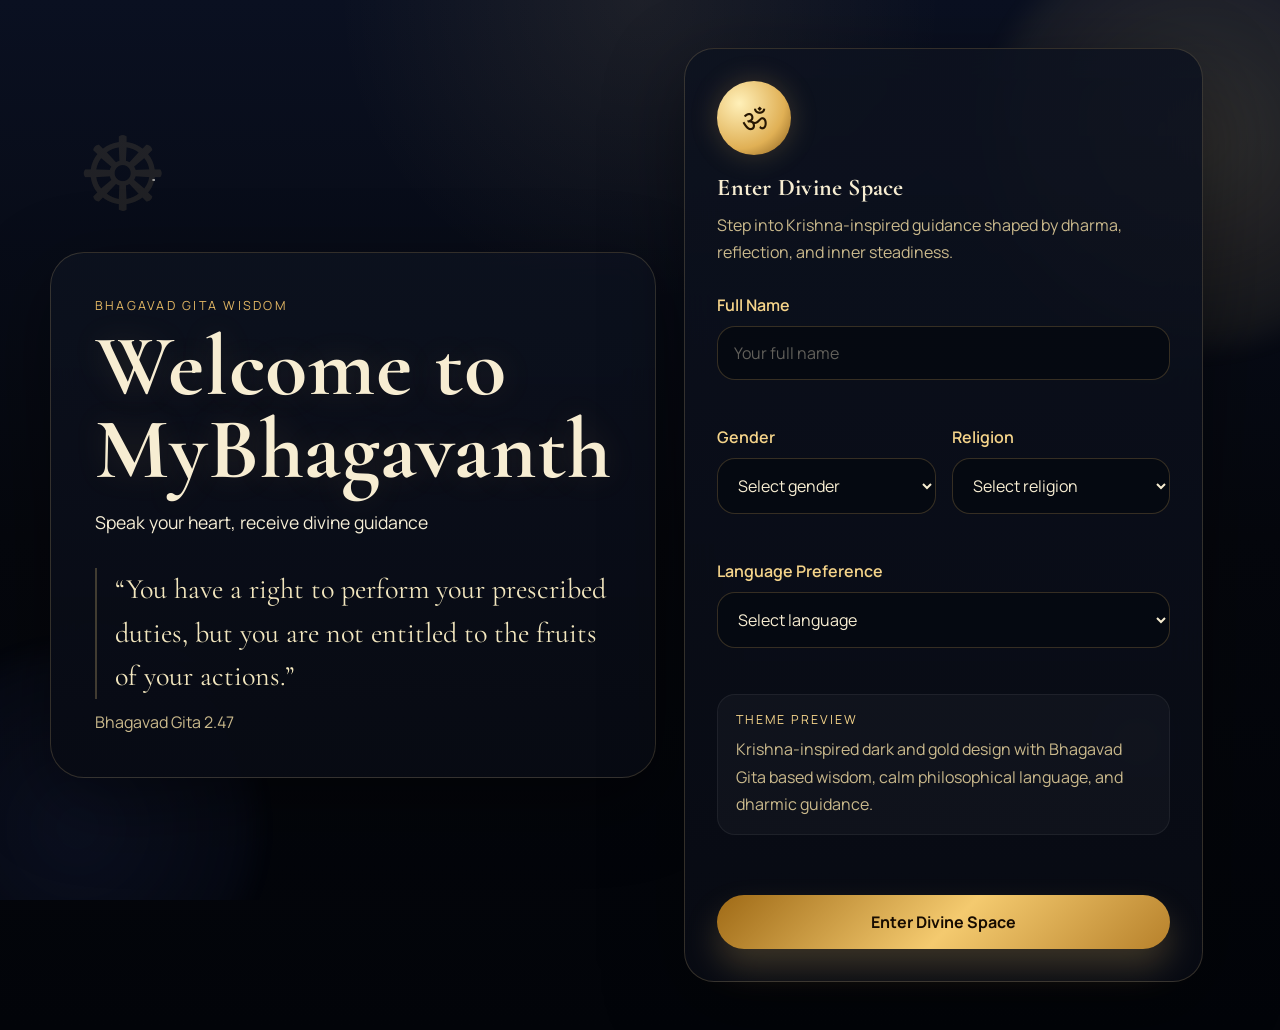
==== index.html @ 795cbb03 "Initial commit" ====
<!DOCTYPE html>
<html lang="en">
<head>
    <meta charset="UTF-8">
    <meta name="viewport" content="width=device-width, initial-scale=1.0">
    <title>MyBhagavanth | Spiritual AI Guidance</title>
    <meta name="description" content="Receive calm, dharmic guidance inspired by Lord Krishna through an AI-powered spiritual companion.">
    <meta name="theme-color" content="#0a1020">
    <meta name="apple-mobile-web-app-capable" content="yes">
    <meta name="apple-mobile-web-app-status-bar-style" content="black-translucent">
    <link rel="manifest" href="manifest.webmanifest">
    <link rel="icon" href="icon-192.svg" type="image/svg+xml">
    <link rel="apple-touch-icon" href="icon-192.svg">
    <link rel="preconnect" href="https://fonts.googleapis.com">
    <link rel="preconnect" href="https://fonts.gstatic.com" crossorigin>
        <link href="https://fonts.googleapis.com/css2?family=Inter:wght@400;500;600;700&family=Playfair+Display:wght@500;600;700&display=swap" rel="stylesheet">
    <link rel="stylesheet" href="style.css">
</head>
<body>
    <div class="cosmic-bg" aria-hidden="true">
        <div class="orb orb-one"></div>
        <div class="orb orb-two"></div>
        <div class="stars"></div>
    </div>
    
        <header id="desktopSiteHeader" class="desktop-site-header">
            <div class="desktop-site-header__inner">
                <a href="index.html" class="desktop-brand">
                    <span id="desktopBrandMark" class="desktop-brand__mark">ॐ</span>
                    <span>
                        <strong>MyBhagavanth</strong>
                        <small>Seek guidance, find peace</small>
                    </span>
                </a>
                <nav class="desktop-site-nav" aria-label="Primary navigation">
                    <a href="index.html" class="desktop-site-nav__link is-active">Home</a>
                    <a href="index.html#chatSection" class="desktop-site-nav__link">Chat</a>
                    <a href="history.html" class="desktop-site-nav__link">History</a>
                    <a href="profile.html" class="desktop-site-nav__link">Profile</a>
                </nav>
            </div>
        </header>

    <header class="mobile-app-header" aria-hidden="true">
        <button id="mobileMenuButton" type="button" class="mobile-icon-button" aria-label="Open menu">
            <span></span>
            <span></span>
            <span></span>
        </button>
        <div class="mobile-app-brand">
            <p class="mobile-app-label">Divine App</p>
            <h2>MyBhagavanth</h2>
        </div>
        <div id="mobileHeaderAvatar" class="mobile-header-avatar" aria-hidden="true">ॐ</div>
    </header>

    <div id="mobileDrawerBackdrop" class="mobile-drawer-backdrop" aria-hidden="true"></div>
    <aside id="mobileDrawer" class="mobile-drawer" aria-hidden="true">
        <div class="mobile-drawer-head">
            <div>
                <p class="mobile-drawer-label">Sacred Menu</p>
                <h3 id="mobileDrawerName">Seeker</h3>
                <p id="mobileDrawerMeta" class="mobile-drawer-meta"></p>
            </div>
            <button id="mobileDrawerClose" type="button" class="mobile-icon-button mobile-close-button" aria-label="Close menu">×</button>
        </div>

        <nav class="mobile-drawer-nav">
            <button type="button" class="mobile-drawer-link" data-app-route="profile">Profile</button>
            <button type="button" class="mobile-drawer-link" data-app-route="history">History</button>
            <button type="button" class="mobile-drawer-link" data-app-route="chat">Ask Bhagavanth</button>
        </nav>

        <div class="mobile-settings-card">
            <label class="mobile-settings-label" for="mobileLanguageSelect">Language Selection</label>
            <select id="mobileLanguageSelect" class="mobile-settings-select">
                <option value="Kannada">Kannada</option>
                <option value="English">English</option>
            </select>
        </div>

        <div class="mobile-settings-card">
            <label class="mobile-settings-switch" for="typingAnimationToggle">
                <span>
                    <strong>Settings</strong>
                    <small>Typing animation in responses</small>
                </span>
                <input id="typingAnimationToggle" type="checkbox" checked>
            </label>
        </div>

        <div class="mobile-drawer-actions">
            <button id="mobileInstallButton" type="button" class="secondary-button pwa-install-button" hidden>Install App</button>
            <button id="mobileProfileButton" type="button" class="secondary-button">Profile</button>
            <button id="mobileLogoutButton" type="button" class="secondary-button">Logout</button>
        </div>
    </aside>

    <main class="page-shell">
        <section id="homeSection" class="hero mobile-section" data-mobile-section="home">
            <div class="hero-content">
                <p id="heroKicker" class="hero-kicker">Bhagavad Gita Wisdom</p>
                <h1>MyBhagavanth</h1>
                <p id="heroQuote" class="hero-quote">
                    “You have a right to perform your prescribed duties, but you are not entitled to the fruits of your actions.”
                </p>
                <p id="heroVerse" class="hero-verse">Bhagavad Gita 2.47</p>
            </div>
        </section>

            <div class="desktop-main-grid desktop-main-grid--single">
                <section id="chatSection" class="app-card mobile-section" data-mobile-section="chat">
                    <div class="input-panel">
                        <label class="input-label" for="promptInput">Share your question, doubt, or life problem</label>
                        <textarea
                            id="promptInput"
                            rows="5"
                            placeholder="Ask in English or Kannada. For example: I feel confused about my purpose in life..."
                        ></textarea>
                        <div class="input-actions">
                            <p id="supportText" class="support-text">Kannada and English are supported.</p>
                            <button id="askButton" type="button">Ask Bhagavanth</button>
                        </div>
                    </div>

                    <div class="status-panel" id="statusPanel" aria-live="polite"></div>

                    <section class="response-section">
                        <div class="response-card hidden" id="responseCard">
                            <div class="response-header">
                                <div id="responseAvatar" class="avatar" aria-hidden="true">ॐ</div>
                                <div>
                                    <p id="responseTitle" class="response-title">Krishna's Guidance</p>
                                    <p id="responseSubtitle" class="response-subtitle">Gentle wisdom rooted in dharma</p>
                                </div>
                            </div>
                            <div class="response-content" id="responseContent"></div>
                        </div>
                    </section>
                </section>

            </div>

        <section id="profileSection" class="mobile-profile-card">
            <div class="mobile-profile-header">
                <div>
                    <p class="user-bar-label">Profile</p>
                    <h2 id="mobileProfileName">Seeker</h2>
                </div>
                <div id="mobileProfileBadge" class="theme-chip">Sacred Mode</div>
            </div>
            <div class="mobile-profile-grid">
                <article class="mobile-profile-item">
                    <span>Religion</span>
                    <strong id="mobileProfileReligion">Hindu</strong>
                </article>
                <article class="mobile-profile-item">
                    <span>Language</span>
                    <strong id="mobileProfileLanguage">English</strong>
                </article>
                <article class="mobile-profile-item">
                    <span>Gender</span>
                    <strong id="mobileProfileGender">-</strong>
                </article>
                <article class="mobile-profile-item">
                    <span>Status</span>
                    <strong>Connected</strong>
                </article>
            </div>
            <div class="mobile-profile-actions">
                <button id="mobileChangeProfileButton" type="button" class="secondary-button">Edit Profile</button>
                <button id="mobileAskNowButton" type="button" class="secondary-button">Ask Now</button>
            </div>
        </section>
    </main>

    <nav class="mobile-bottom-nav" aria-hidden="true">
        <button type="button" class="mobile-nav-item is-active" data-app-route="home">
            <span class="mobile-nav-icon">⌂</span>
            <span class="mobile-nav-label">Home</span>
        </button>
        <button type="button" class="mobile-nav-item" data-app-route="chat">
            <span class="mobile-nav-icon">✦</span>
            <span class="mobile-nav-label">Chat</span>
        </button>
        <button type="button" class="mobile-nav-item" data-app-route="history">
            <span class="mobile-nav-icon">☰</span>
            <span class="mobile-nav-label">History</span>
        </button>
        <button type="button" class="mobile-nav-item" data-app-route="profile">
            <span class="mobile-nav-icon">◉</span>
            <span class="mobile-nav-label">Profile</span>
        </button>
    </nav>

    <script src="pwa.js"></script>
    <script src="script.js"></script>
</body>
</html>
---- style.css ----
:root {
    --bg: #05070d;
    --bg-soft: rgba(11, 15, 26, 0.82);
    --panel: rgba(9, 14, 24, 0.78);
    --panel-border: rgba(244, 198, 92, 0.2);
    --text: #f7edd2;
    --muted: #c6b88a;
    --gold: #e4b85f;
    --gold-strong: #f6d481;
    --gold-shadow: rgba(228, 184, 95, 0.28);
    --danger: #ff8e7d;
    --success: #9cd6a2;
    --shadow: 0 24px 80px rgba(0, 0, 0, 0.45);
    --radius-lg: 28px;
    --radius-md: 18px;
    --radius-sm: 12px;
    --content-width: 1200px;
    --space-2: 12px;
    --space-3: 18px;
    --space-4: 24px;
    --space-5: 32px;
    --space-6: 48px;
    --space-7: 64px;
    --surface-strong: linear-gradient(180deg, rgba(14, 20, 34, 0.86), rgba(8, 11, 20, 0.94));
    --response-surface: linear-gradient(180deg, rgba(17, 24, 41, 0.88), rgba(8, 11, 18, 0.92));
    --symbol: "ॐ";
}

* {
    box-sizing: border-box;
}

html {
    scroll-behavior: smooth;
}

body {
    margin: 0;
    min-height: 100vh;
    font-family: "Inter", sans-serif;
    color: var(--text);
    background:
        radial-gradient(circle at top, rgba(121, 83, 24, 0.14), transparent 28%),
        linear-gradient(180deg, #0a1020 0%, #05070d 54%, #03050a 100%);
    overflow-x: hidden;
    transition: background 280ms ease, color 280ms ease;
}

body[data-religion="muslim"] {
    --panel-border: rgba(123, 212, 157, 0.2);
    --text: #edf7ef;
    --muted: #adcab6;
    --gold: #7cd39b;
    --gold-strong: #c8f2d5;
    --gold-shadow: rgba(124, 211, 155, 0.28);
    --success: #b5e7c1;
    --surface-strong: linear-gradient(180deg, rgba(8, 28, 21, 0.88), rgba(5, 16, 12, 0.95));
    --response-surface: linear-gradient(180deg, rgba(10, 35, 27, 0.9), rgba(6, 16, 12, 0.95));
    --symbol: "☪";
    background:
        radial-gradient(circle at top, rgba(124, 211, 155, 0.12), transparent 28%),
        linear-gradient(180deg, #081712 0%, #04100c 54%, #020806 100%);
}

body[data-religion="christian"] {
    --panel-border: rgba(173, 194, 231, 0.4);
    --text: #203148;
    --muted: #687a8e;
    --gold: #88a7da;
    --gold-strong: #d9e6ff;
    --gold-shadow: rgba(136, 167, 218, 0.22);
    --success: #6f8db7;
    --danger: #c97171;
    --surface-strong: linear-gradient(180deg, rgba(255, 255, 255, 0.88), rgba(240, 245, 252, 0.94));
    --response-surface: linear-gradient(180deg, rgba(249, 251, 255, 0.95), rgba(237, 243, 252, 0.96));
    --symbol: "✝";
    background:
        radial-gradient(circle at top, rgba(208, 223, 255, 0.7), transparent 34%),
        linear-gradient(180deg, #f7faff 0%, #eef3fb 54%, #e7edf7 100%);
}

button,
textarea {
    font: inherit;
}

.cosmic-bg {
    position: fixed;
    inset: 0;
    pointer-events: none;
    overflow: hidden;
}

.orb {
    position: absolute;
    border-radius: 50%;
    filter: blur(12px);
    opacity: 0.35;
}

.orb-one {
    top: 8%;
    right: -8%;
    width: 420px;
    height: 420px;
    background: radial-gradient(circle, rgba(251, 217, 127, 0.55), rgba(251, 217, 127, 0.04));
}

.orb-two {
    bottom: -10%;
    left: -10%;
    width: 360px;
    height: 360px;
    background: radial-gradient(circle, rgba(95, 134, 255, 0.26), rgba(95, 134, 255, 0.03));
}

.stars {
    position: absolute;
    inset: 0;
    background-image:
        radial-gradient(circle at 10% 18%, rgba(255, 255, 255, 0.7) 0 1px, transparent 1.5px),
        radial-gradient(circle at 78% 22%, rgba(255, 255, 255, 0.5) 0 1px, transparent 1.5px),
        radial-gradient(circle at 63% 74%, rgba(255, 255, 255, 0.6) 0 1px, transparent 1.5px),
        radial-gradient(circle at 30% 62%, rgba(255, 255, 255, 0.45) 0 1px, transparent 1.5px),
        radial-gradient(circle at 86% 80%, rgba(255, 255, 255, 0.3) 0 1px, transparent 1.5px);
    opacity: 0.8;
    transition: opacity 280ms ease;
}

.cosmic-bg::before,
.cosmic-bg::after {
    position: absolute;
    font-family: "Playfair Display", serif;
    color: rgba(255, 255, 255, 0.06);
    content: var(--symbol);
    line-height: 1;
}

.cosmic-bg::before {
    top: 10%;
    left: 7%;
    font-size: clamp(3.4rem, 7vw, 6rem);
}

.cosmic-bg::after {
    right: 8%;
    bottom: 16%;
    font-size: clamp(3rem, 6vw, 5rem);
}

.page-shell {
    position: relative;
    z-index: 1;
    width: min(calc(100% - 32px), var(--content-width));
    margin: 0 auto;
    padding: 128px 0 96px;
}

.desktop-site-header {
    position: fixed;
    top: 0;
    left: 0;
    right: 0;
    z-index: 18;
    background: linear-gradient(180deg, rgba(5, 8, 15, 0.78), rgba(5, 8, 15, 0.46));
    backdrop-filter: blur(18px);
    border-bottom: 1px solid rgba(255, 255, 255, 0.04);
    transition: background 280ms ease, box-shadow 280ms ease, border-color 280ms ease;
}

.desktop-site-header.is-scrolled {
    background: rgba(7, 10, 18, 0.9);
    box-shadow: 0 16px 32px rgba(0, 0, 0, 0.22);
    border-color: rgba(255, 255, 255, 0.08);
}

body[data-religion="christian"] .desktop-site-header {
    background: linear-gradient(180deg, rgba(247, 250, 255, 0.86), rgba(247, 250, 255, 0.64));
}

body[data-religion="christian"] .desktop-site-header.is-scrolled {
    background: rgba(243, 247, 255, 0.94);
}

.desktop-site-header__inner,
.desktop-site-footer__inner {
    width: min(calc(100% - 32px), var(--content-width));
    margin: 0 auto;
}

.desktop-site-header__inner {
    display: flex;
    align-items: center;
    justify-content: space-between;
    gap: var(--space-4);
    min-height: 82px;
}

.desktop-brand {
    display: inline-flex;
    align-items: center;
    gap: 14px;
    color: inherit;
    text-decoration: none;
}

.desktop-brand__mark {
    width: 46px;
    height: 46px;
    border-radius: 16px;
    display: grid;
    place-items: center;
    font-family: "Playfair Display", serif;
    font-size: 1.4rem;
    color: #231402;
    background: radial-gradient(circle at 30% 30%, #ffe9ae, #deae49 65%, #885d16);
    box-shadow: 0 12px 28px rgba(228, 184, 95, 0.22);
}

body[data-religion="muslim"] .desktop-brand__mark {
    color: #07321f;
    background: radial-gradient(circle at 30% 30%, #edfff3, #8fdcaf 65%, #2e7a56);
    box-shadow: 0 12px 28px rgba(124, 211, 155, 0.22);
}

body[data-religion="christian"] .desktop-brand__mark {
    color: #35517b;
    background: radial-gradient(circle at 30% 30%, #ffffff, #e1ecff 65%, #89a6d8);
    box-shadow: 0 12px 28px rgba(136, 167, 218, 0.2);
}

.desktop-brand strong,
.desktop-site-nav__link,
.desktop-site-footer__nav a {
    font-weight: 600;
}

.desktop-brand strong {
    display: block;
    font-family: "Playfair Display", serif;
    font-size: 1.2rem;
}

.desktop-brand small {
    display: block;
    color: var(--muted);
    margin-top: 2px;
}

.desktop-site-nav {
    display: inline-flex;
    align-items: center;
    gap: 8px;
    padding: 6px;
    border-radius: 999px;
    background: rgba(255, 255, 255, 0.04);
    border: 1px solid rgba(255, 255, 255, 0.05);
}

.desktop-site-nav__link {
    padding: 10px 16px;
    border-radius: 999px;
    color: var(--muted);
    text-decoration: none;
    transition: color 180ms ease, background 180ms ease, transform 180ms ease;
}

.desktop-site-nav__link:hover,
.desktop-site-nav__link.is-active {
    color: var(--text);
    background: rgba(255, 255, 255, 0.08);
}

.desktop-site-nav__link:hover {
    transform: translateY(-1px);
}

.mobile-app-header,
.mobile-drawer,
.mobile-drawer-backdrop,
.mobile-bottom-nav,
.mobile-profile-card {
    display: none;
}

.mobile-icon-button {
    width: 44px;
    height: 44px;
    padding: 0;
    display: inline-flex;
    align-items: center;
    justify-content: center;
    border-radius: 14px;
    background: rgba(255, 255, 255, 0.06);
    color: var(--text);
    border: 1px solid rgba(255, 255, 255, 0.08);
}

.mobile-icon-button span {
    display: block;
    width: 18px;
    height: 2px;
    border-radius: 999px;
    background: currentColor;
}

.mobile-icon-button span + span {
    margin-top: 4px;
}

.mobile-profile-card {
    margin-top: 28px;
    border-radius: var(--radius-lg);
    padding: 24px;
    background: var(--surface-strong);
    border: 1px solid var(--panel-border);
    box-shadow: var(--shadow);
}

.mobile-profile-header,
.mobile-profile-actions {
    display: flex;
    align-items: center;
    justify-content: space-between;
    gap: 16px;
}

.mobile-profile-header h2 {
    margin: 4px 0 0;
    font-family: "Playfair Display", serif;
}

.mobile-profile-grid {
    display: grid;
    grid-template-columns: repeat(2, minmax(0, 1fr));
    gap: 14px;
    margin: 20px 0;
}

.mobile-profile-item {
    padding: 16px;
    border-radius: 18px;
    background: rgba(255, 255, 255, 0.04);
    border: 1px solid rgba(255, 255, 255, 0.06);
}

.mobile-profile-item span,
.mobile-drawer-label,
.mobile-settings-label,
.mobile-nav-label,
.mobile-app-label {
    display: block;
    color: var(--muted);
    font-size: 0.82rem;
}

.mobile-profile-item strong {
    display: block;
    margin-top: 8px;
    color: var(--gold-strong);
}

.pwa-install-button[hidden] {
    display: none !important;
}

.mobile-close-button {
    font-size: 1.6rem;
    line-height: 1;
}

.user-bar {
    display: flex;
    align-items: center;
    justify-content: space-between;
    gap: var(--space-4);
    margin-bottom: var(--space-5);
    padding: 24px 26px;
    border-radius: 20px;
    background: linear-gradient(180deg, rgba(13, 19, 32, 0.92), rgba(8, 11, 19, 0.94));
    border: 1px solid rgba(244, 198, 92, 0.16);
    box-shadow: 0 18px 48px rgba(0, 0, 0, 0.26);
    animation: rise-in 0.75s ease-out both;
    transition: background 280ms ease, border-color 280ms ease, transform 220ms ease;
}

.user-bar-copy {
    min-width: 0;
}

.user-bar-actions {
    display: flex;
    flex-wrap: wrap;
    align-items: center;
    justify-content: flex-end;
    gap: 12px;
}

.theme-chip {
    min-width: 154px;
    padding: 10px 18px;
    border-radius: 999px;
    text-align: center;
    font-size: 0.88rem;
    color: var(--gold-strong);
    border: 1px solid rgba(255, 255, 255, 0.08);
    background: rgba(255, 255, 255, 0.04);
}

.desktop-nav-links {
    display: flex;
    flex-wrap: wrap;
    gap: 12px;
}

.nav-link-button {
    text-decoration: none;
    display: inline-flex;
    align-items: center;
    justify-content: center;
}

.user-bar-copy h2 {
    margin: 4px 0 8px;
    font-family: "Playfair Display", serif;
    font-size: clamp(1.45rem, 2vw, 1.9rem);
    line-height: 1.1;
}

.user-bar-label {
    margin: 0;
    color: var(--gold);
    text-transform: uppercase;
    letter-spacing: 0.16em;
    font-size: 0.72rem;
}

.user-meta {
    margin: 0;
    color: var(--muted);
    line-height: 1.6;
}

.hero {
    text-align: center;
    padding: 0 0 var(--space-6);
    animation: rise-in 0.9s ease-out both;
}

.hero-content {
    width: min(100%, 760px);
    margin: 0 auto;
}

.hero-kicker {
    margin: 0 0 12px;
    color: var(--gold);
    letter-spacing: 0.18em;
    text-transform: uppercase;
    font-size: 0.78rem;
}

.hero h1,
.history-header h2 {
    margin: 0;
    font-family: "Playfair Display", serif;
    font-weight: 700;
    letter-spacing: 0.01em;
}

.hero h1 {
    font-size: clamp(3.2rem, 6vw, 5.4rem);
    line-height: 0.92;
    text-shadow: 0 0 36px rgba(228, 184, 95, 0.15);
}

.hero-quote {
    width: min(100%, 680px);
    margin: 24px auto 14px;
    font-family: "Playfair Display", serif;
    font-size: clamp(1.08rem, 1.8vw, 1.38rem);
    line-height: 1.85;
    color: #f3e8c1;
}

.hero-verse {
    margin: 0;
    color: var(--muted);
    font-size: 0.96rem;
}

.app-card,
.history-section {
    background: var(--surface-strong);
    border: 1px solid var(--panel-border);
    box-shadow: var(--shadow);
    backdrop-filter: blur(20px);
    transition: background 280ms ease, border-color 280ms ease;
}

.app-card {
    border-radius: 18px;
    padding: 28px;
    animation: rise-in 1s ease-out 0.12s both;
}

.desktop-main-grid {
    display: grid;
    grid-template-columns: minmax(0, 1.25fr) minmax(350px, 0.75fr);
    gap: 28px;
    align-items: start;
}

.desktop-main-grid--single {
    grid-template-columns: minmax(0, 860px);
    justify-content: center;
    width: min(100%, 920px);
    margin: 0 auto;
}

.input-panel {
    display: grid;
    gap: 16px;
}

.input-label,
.response-title,
.history-label {
    color: var(--gold-strong);
}

.input-label {
    font-size: 1rem;
    font-weight: 600;
    letter-spacing: 0.01em;
}

textarea {
    width: 100%;
    min-height: 150px;
    resize: vertical;
    border-radius: 16px;
    border: 1px solid rgba(228, 184, 95, 0.28);
    background: rgba(5, 8, 14, 0.82);
    color: var(--text);
    padding: 18px 18px;
    outline: none;
    transition: border-color 180ms ease, box-shadow 180ms ease, transform 180ms ease;
}

body[data-religion="christian"] textarea {
    background: rgba(248, 250, 255, 0.92);
}

textarea:focus {
    border-color: rgba(246, 212, 129, 0.9);
    box-shadow: 0 0 0 4px rgba(228, 184, 95, 0.12);
    transform: translateY(-1px);
}

textarea::placeholder {
    color: rgba(247, 237, 210, 0.42);
}

.input-actions,
.history-header,
.response-header {
    display: flex;
    align-items: center;
    justify-content: space-between;
    gap: 18px;
}

.support-text,
.response-subtitle {
    margin: 0;
    color: var(--muted);
    font-size: 0.95rem;
    line-height: 1.65;
}

.support-text {
    max-width: 560px;
}

button {
    border: 0;
    cursor: pointer;
    transition: transform 180ms ease, box-shadow 180ms ease, opacity 180ms ease;
}

#askButton,
.secondary-button {
    border-radius: 999px;
    padding: 13px 22px;
    font-weight: 700;
}

#askButton {
    background: linear-gradient(135deg, #a36b18, #f2c766 52%, #b4802a 100%);
    color: #160d02;
    box-shadow: 0 16px 30px rgba(228, 184, 95, 0.24);
}

#askButton:hover,
.secondary-button:hover {
    transform: translateY(-2px);
}

#askButton:disabled {
    opacity: 0.7;
    cursor: progress;
}

.secondary-button {
    background: rgba(255, 255, 255, 0.05);
    color: var(--text);
    border: 1px solid rgba(228, 184, 95, 0.18);
}

body[data-religion="muslim"] #askButton {
    background: linear-gradient(135deg, #2d7a55, #a2e7b8 52%, #57a773 100%);
    color: #042714;
    box-shadow: 0 16px 30px rgba(124, 211, 155, 0.24);
}

body[data-religion="christian"] #askButton {
    background: linear-gradient(135deg, #9eb9e5, #ffffff 52%, #bfd1f0 100%);
    color: #2e4b76;
    box-shadow: 0 16px 30px rgba(136, 167, 218, 0.2);
}

body[data-religion="christian"] .secondary-button,
body[data-religion="christian"] .theme-chip {
    background: rgba(122, 147, 191, 0.08);
}

.status-panel {
    min-height: 28px;
    padding-top: 14px;
    color: var(--muted);
}

.loading {
    display: inline-flex;
    align-items: center;
    gap: 12px;
}

.loading-dots {
    display: inline-flex;
    gap: 6px;
}

.loading-dots span {
    width: 8px;
    height: 8px;
    border-radius: 50%;
    background: var(--gold-strong);
    animation: pulse 1.2s infinite ease-in-out;
}

.loading-dots span:nth-child(2) {
    animation-delay: 0.15s;
}

.loading-dots span:nth-child(3) {
    animation-delay: 0.3s;
}

.response-section {
    padding-top: 8px;
}

.response-card {
    padding: 24px;
    border-radius: 16px;
    background: var(--response-surface);
    border: 1px solid rgba(246, 212, 129, 0.38);
    box-shadow:
        0 0 0 1px rgba(246, 212, 129, 0.08),
        0 0 40px rgba(228, 184, 95, 0.12),
        inset 0 0 30px rgba(246, 212, 129, 0.03);
    opacity: 1;
    transform: translateY(0);
    transition: opacity 260ms ease, transform 260ms ease;
}

body[data-religion="muslim"] .response-card {
    border-color: rgba(155, 231, 187, 0.4);
    box-shadow:
        0 0 0 1px rgba(155, 231, 187, 0.08),
        0 0 40px rgba(124, 211, 155, 0.12),
        inset 0 0 30px rgba(155, 231, 187, 0.04);
}

body[data-religion="christian"] .response-card {
    border-color: rgba(187, 203, 235, 0.56);
    box-shadow:
        0 0 0 1px rgba(187, 203, 235, 0.12),
        0 0 36px rgba(136, 167, 218, 0.14),
        inset 0 0 30px rgba(136, 167, 218, 0.04);
}

.response-card.hidden {
    display: none;
}

.response-card.reveal {
    animation: card-fade 0.5s ease forwards;
}

.avatar {
    width: 56px;
    height: 56px;
    border-radius: 50%;
    display: grid;
    place-items: center;
    font-family: "Playfair Display", serif;
    font-size: 1.5rem;
    color: #251502;
    background: radial-gradient(circle at 30% 30%, #ffe9ae, #deae49 65%, #885d16);
    box-shadow: 0 0 24px rgba(228, 184, 95, 0.28);
    transition: background 280ms ease, box-shadow 280ms ease, color 280ms ease;
}

body[data-religion="muslim"] .avatar {
    color: #043122;
    background: radial-gradient(circle at 30% 30%, #ecfff3, #8dddad 65%, #2c7a53);
    box-shadow: 0 0 24px rgba(124, 211, 155, 0.28);
}

body[data-religion="christian"] .avatar {
    color: #35517b;
    background: radial-gradient(circle at 30% 30%, #ffffff, #dde9ff 65%, #87a4d6);
    box-shadow: 0 0 24px rgba(136, 167, 218, 0.28);
}

.response-title {
    margin: 0 0 4px;
    font-weight: 700;
}

.response-content {
    padding-top: 18px;
    font-size: 1rem;
    line-height: 1.9;
    color: #f6eed4;
    white-space: pre-wrap;
}

.cursor {
    display: inline-block;
    width: 10px;
    animation: blink 1s step-end infinite;
}

.history-section {
    margin-top: 28px;
    border-radius: 18px;
    padding: 24px;
    animation: rise-in 1s ease-out 0.2s both;
}

.desktop-site-footer {
    position: relative;
    z-index: 1;
    padding: 0 0 48px;
}

.desktop-site-footer__inner {
    display: flex;
    align-items: center;
    justify-content: space-between;
    gap: 18px;
    padding-top: 30px;
    border-top: 1px solid rgba(255, 255, 255, 0.08);
    color: var(--muted);
}

.desktop-site-footer__inner p {
    margin: 0;
}

.desktop-site-footer__nav {
    display: inline-flex;
    align-items: center;
    gap: 18px;
}

.desktop-site-footer__nav a {
    color: var(--muted);
    text-decoration: none;
}

.desktop-site-footer__nav a:hover {
    color: var(--text);
}

.history-header {
    margin-bottom: 18px;
}

.history-list {
    display: grid;
    gap: 16px;
}

.history-empty {
    margin: 0;
    color: var(--muted);
    text-align: center;
    padding: 24px 0 8px;
}

.history-item {
    padding: 18px;
    border-radius: var(--radius-md);
    background: rgba(255, 255, 255, 0.03);
    border: 1px solid rgba(255, 255, 255, 0.06);
    transition: background 280ms ease, border-color 280ms ease;
}

body[data-religion="christian"] .history-item {
    background: rgba(129, 155, 197, 0.08);
    border-color: rgba(129, 155, 197, 0.14);
}

.history-item p {
    margin: 0;
}

.history-question,
.history-answer {
    margin-top: 8px;
    line-height: 1.7;
    white-space: pre-wrap;
}

.history-answer-label {
    margin-top: 16px;
}

.status-error {
    color: var(--danger);
}

.status-success {
    color: var(--success);
}

@keyframes pulse {
    0%, 80%, 100% {
        transform: scale(0.7);
        opacity: 0.45;
    }
    40% {
        transform: scale(1);
        opacity: 1;
    }
}

@keyframes blink {
    50% {
        opacity: 0;
    }
}

@keyframes rise-in {
    from {
        opacity: 0;
        transform: translateY(18px);
    }
    to {
        opacity: 1;
        transform: translateY(0);
    }
}

@keyframes card-fade {
    from {
        opacity: 0;
        transform: translateY(14px);
    }
    to {
        opacity: 1;
        transform: translateY(0);
    }
}

@media (max-width: 720px) {
    .page-shell {
        width: min(calc(100% - 20px), var(--content-width));
        padding-top: 118px;
        padding-bottom: 44px;
    }

    .app-card,
    .history-section {
        padding: 18px;
        border-radius: 22px;
    }

    .input-actions,
    .history-header,
    .response-header,
    .user-bar {
        flex-direction: column;
        align-items: stretch;
    }

    #askButton,
    .secondary-button {
        width: 100%;
    }

    .avatar {
        width: 50px;
        height: 50px;
    }
}

@media (max-width: 768px) {
    .mobile-app-header,
    .mobile-drawer,
    .mobile-drawer-backdrop,
    .mobile-profile-card {
        display: none !important;
    }

    .page-shell {
        width: min(calc(100% - 24px), var(--content-width));
        max-width: none;
        padding: 80px 0 104px;
    }

    .desktop-site-header {
        display: block;
    }

    .desktop-site-header__inner {
        min-height: auto;
        padding: 14px 0;
        flex-direction: row;
        align-items: center;
        justify-content: flex-start;
        gap: 12px;
    }

    .desktop-brand {
        justify-content: flex-start;
    }

    .desktop-site-nav {
        display: none;
    }

    .desktop-site-footer {
        display: block;
        padding: 0 0 28px;
    }

    .desktop-site-footer__inner {
        flex-direction: column;
        align-items: flex-start;
        gap: 10px;
        padding-top: 22px;
    }

    .desktop-site-footer__nav {
        flex-wrap: wrap;
        gap: 14px;
    }

    .desktop-main-grid {
        display: block;
    }

    .hero,
    .app-card,
    .history-section,
    .user-bar {
        margin: 0 0 16px;
        border-radius: 24px;
    }

    .hero {
        min-height: auto;
        display: block;
        padding: 8px 4px 20px;
    }

    .hero h1 {
        font-size: clamp(2.5rem, 11vw, 3.9rem);
    }

    .hero-quote {
        width: 100%;
        font-size: 1.02rem;
    }

    .app-card,
    .history-section,
    .user-bar {
        padding: 20px 16px;
    }

    .user-bar {
        display: flex;
        flex-direction: column;
        align-items: stretch;
        gap: 14px;
    }

    .input-actions,
    .history-header,
    .response-header {
        flex-direction: column;
        align-items: stretch;
    }

    #askButton,
    .secondary-button,
    .desktop-nav-links .nav-link-button {
        width: 100%;
        min-height: 52px;
    }

    .desktop-nav-links {
        display: grid;
        gap: 10px;
        width: 100%;
        margin-left: 0;
    }

    .mobile-bottom-nav {
        position: fixed;
        left: 12px;
        right: 12px;
        bottom: 12px;
        z-index: 22;
        display: grid !important;
        grid-template-columns: repeat(4, minmax(0, 1fr));
        gap: 8px;
        padding: 8px;
        border-radius: 22px;
        background: rgba(6, 10, 18, 0.9);
        border: 1px solid rgba(255, 255, 255, 0.08);
        box-shadow: 0 18px 36px rgba(0, 0, 0, 0.24);
        backdrop-filter: blur(18px);
    }

    body[data-religion="christian"] .mobile-bottom-nav {
        background: rgba(244, 248, 255, 0.95);
    }

    .mobile-nav-item {
        position: relative;
        display: inline-flex;
        flex-direction: column;
        align-items: center;
        justify-content: center;
        gap: 5px;
        min-height: 56px;
        padding: 6px 4px;
        border-radius: 16px;
        color: var(--muted);
        background: transparent;
        -webkit-tap-highlight-color: transparent;
    }

    .mobile-nav-item.is-active {
        color: var(--gold-strong);
        background: rgba(255, 255, 255, 0.07);
    }

    .mobile-nav-icon {
        font-size: 1.1rem;
        line-height: 1;
    }

    .mobile-nav-label {
        font-size: 0.72rem;
        font-weight: 600;
        line-height: 1;
    }

    textarea {
        min-height: 170px;
        border-radius: 22px;
    }

    .response-card {
        border-radius: 22px;
    }

    .response-content {
        font-size: 0.98rem;
        line-height: 1.8;
    }
}

@media (min-width: 769px) {
    .mobile-profile-card {
        display: none;
    }

    .page-shell > section,
    .page-shell > div {
        margin-bottom: var(--space-5);
    }

    .app-card {
        min-height: 700px;
        display: grid;
        grid-template-rows: minmax(260px, 1fr) auto auto;
        gap: 14px;
        padding: 0;
        overflow: hidden;
    }

    .desktop-main-grid--single .app-card {
        width: 100%;
        max-width: 920px;
        margin: 0 auto;
    }

    .response-section {
        grid-row: 1;
        padding: 26px 26px 0;
        overflow-y: auto;
        min-height: 0;
    }

    .status-panel {
        grid-row: 2;
        padding: 0 26px;
    }

    .input-panel {
        grid-row: 3;
        gap: 14px;
        padding: 22px 26px 26px;
        background: linear-gradient(180deg, rgba(10, 15, 26, 0.88), rgba(8, 11, 20, 0.96));
        border-top: 1px solid rgba(255, 255, 255, 0.06);
    }

    .desktop-main-grid--single .input-panel {
        gap: 16px;
    }

    .desktop-main-grid--single textarea {
        min-height: 170px;
        max-height: 280px;
    }

    .desktop-main-grid--single .input-actions {
        align-items: flex-end;
        gap: 16px;
    }

    .desktop-main-grid--single .support-text {
        flex: 1 1 420px;
    }

    .desktop-main-grid--single #askButton {
        flex: 0 0 auto;
        min-width: 210px;
        padding-inline: 28px;
        white-space: nowrap;
    }

    .desktop-main-grid--single .response-header {
        align-items: flex-start;
    }

    .desktop-main-grid--single .response-card {
        padding: 26px;
        border-radius: 18px;
    }

    .desktop-main-grid--single .response-content {
        padding-top: 20px;
        line-height: 1.85;
    }

    body[data-religion="christian"] .input-panel {
        background: linear-gradient(180deg, rgba(238, 244, 253, 0.92), rgba(234, 241, 251, 0.96));
    }

    .history-section {
        margin-top: 0;
        min-height: 760px;
        position: sticky;
        top: 108px;
    }

    .history-list {
        max-height: 660px;
        overflow-y: auto;
        padding-right: 6px;
    }

    .history-item:hover,
    .response-card:hover,
    .user-bar:hover {
        transform: translateY(-2px);
        transition: transform 220ms ease;
    }

    .history-item {
        padding: 18px 18px;
        border-radius: 16px;
    }

    .history-item + .history-item {
        margin-top: 2px;
    }

    .history-header {
        margin-bottom: 20px;
        padding-bottom: 18px;
        border-bottom: 1px solid rgba(255, 255, 255, 0.06);
    }

    .secondary-button,
    .nav-link-button,
    #askButton {
        min-height: 46px;
    }
}

@media (min-width: 769px) and (max-width: 1080px) {
    .desktop-main-grid--single {
        width: min(100%, 100%);
    }

    .desktop-main-grid--single .app-card {
        max-width: 100%;
    }

    .desktop-main-grid--single .input-actions {
        align-items: stretch;
        flex-direction: column;
    }

    .desktop-main-grid--single #askButton {
        width: 100%;
        min-width: 0;
    }
}
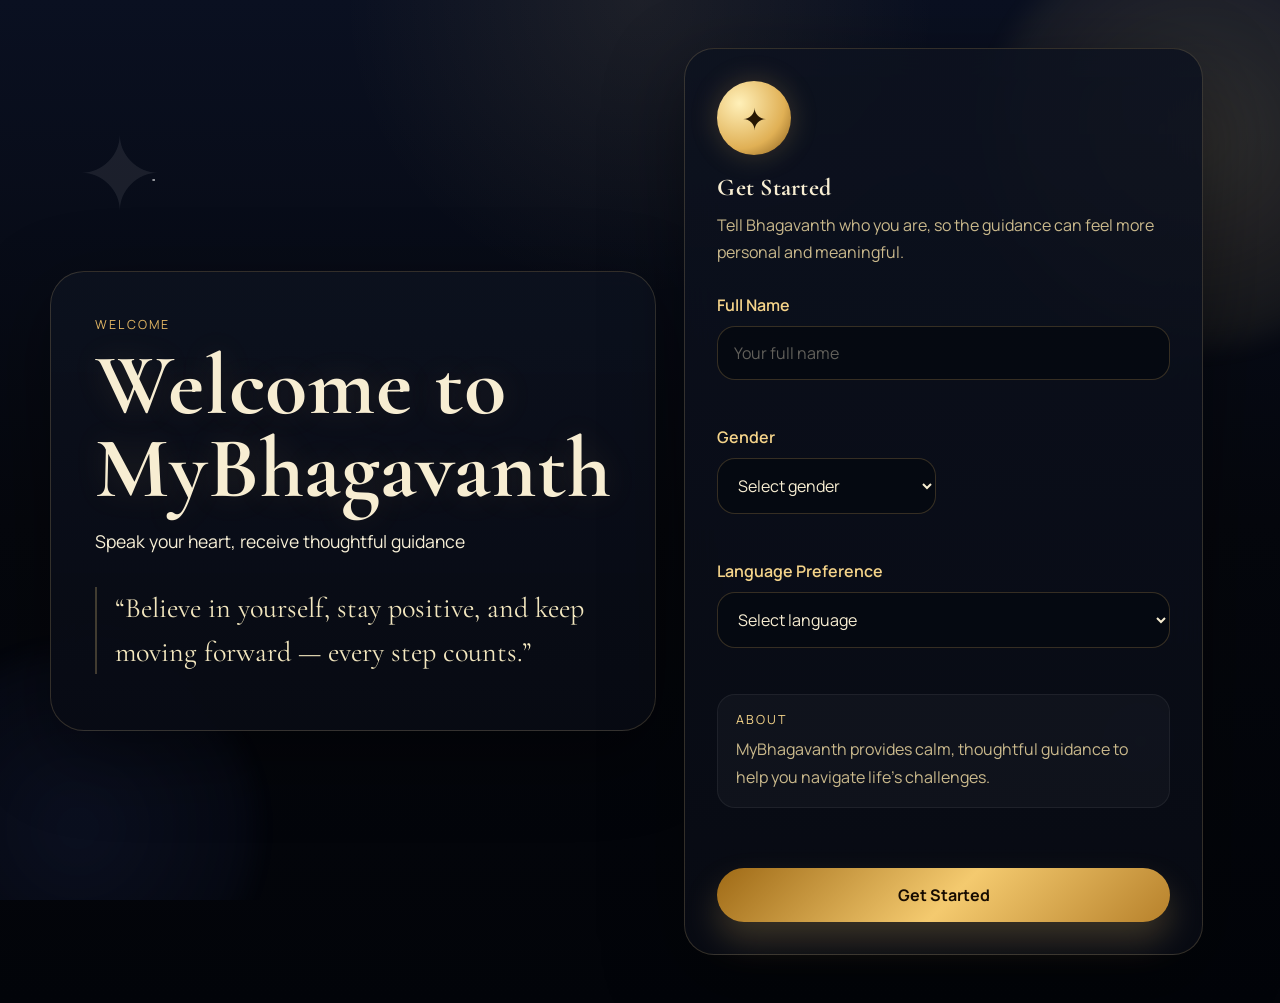
==== commit 498e974b: "feat: redesign profile page and add about page - Updated subpages.css for a complete redesign of the" ====
--- a/index.html
+++ b/index.html
@@ -3,8 +3,8 @@
 <head>
     <meta charset="UTF-8">
     <meta name="viewport" content="width=device-width, initial-scale=1.0">
-    <title>MyBhagavanth | Spiritual AI Guidance</title>
-    <meta name="description" content="Receive calm, dharmic guidance inspired by Lord Krishna through an AI-powered spiritual companion.">
+    <title>MyBhagavanth | AI Life Guidance</title>
+    <meta name="description" content="Receive calm, thoughtful guidance through an AI-powered life companion.">
     <meta name="theme-color" content="#0a1020">
     <meta name="apple-mobile-web-app-capable" content="yes">
     <meta name="apple-mobile-web-app-status-bar-style" content="black-translucent">
@@ -26,7 +26,7 @@
         <header id="desktopSiteHeader" class="desktop-site-header">
             <div class="desktop-site-header__inner">
                 <a href="index.html" class="desktop-brand">
-                    <span id="desktopBrandMark" class="desktop-brand__mark">ॐ</span>
+                    <span id="desktopBrandMark" class="desktop-brand__mark">✦</span>
                     <span>
                         <strong>MyBhagavanth</strong>
                         <small>Seek guidance, find peace</small>
@@ -37,28 +37,26 @@
                     <a href="index.html#chatSection" class="desktop-site-nav__link">Chat</a>
                     <a href="history.html" class="desktop-site-nav__link">History</a>
                     <a href="profile.html" class="desktop-site-nav__link">Profile</a>
+                    <a href="about.html" class="desktop-site-nav__link">About</a>
                 </nav>
             </div>
         </header>
 
-    <header class="mobile-app-header" aria-hidden="true">
-        <button id="mobileMenuButton" type="button" class="mobile-icon-button" aria-label="Open menu">
-            <span></span>
-            <span></span>
-            <span></span>
-        </button>
+    <header class="mobile-app-header">
         <div class="mobile-app-brand">
-            <p class="mobile-app-label">Divine App</p>
+            <p class="mobile-app-label"></p>
             <h2>MyBhagavanth</h2>
         </div>
-        <div id="mobileHeaderAvatar" class="mobile-header-avatar" aria-hidden="true">ॐ</div>
+        <button id="mobileMenuButton" type="button" class="mobile-icon-button mobile-profile-icon" aria-label="Open menu">
+            <svg viewBox="0 0 24 24" width="22" height="22" fill="currentColor"><path d="M12 12c2.7 0 4.8-2.1 4.8-4.8S14.7 2.4 12 2.4 7.2 4.5 7.2 7.2 9.3 12 12 12zm0 2.4c-3.2 0-9.6 1.6-9.6 4.8v2.4h19.2v-2.4c0-3.2-6.4-4.8-9.6-4.8z"/></svg>
+        </button>
     </header>
 
     <div id="mobileDrawerBackdrop" class="mobile-drawer-backdrop" aria-hidden="true"></div>
     <aside id="mobileDrawer" class="mobile-drawer" aria-hidden="true">
         <div class="mobile-drawer-head">
             <div>
-                <p class="mobile-drawer-label">Sacred Menu</p>
+                <p class="mobile-drawer-label">Menu</p>
                 <h3 id="mobileDrawerName">Seeker</h3>
                 <p id="mobileDrawerMeta" class="mobile-drawer-meta"></p>
             </div>
@@ -69,6 +67,7 @@
             <button type="button" class="mobile-drawer-link" data-app-route="profile">Profile</button>
             <button type="button" class="mobile-drawer-link" data-app-route="history">History</button>
             <button type="button" class="mobile-drawer-link" data-app-route="chat">Ask Bhagavanth</button>
+            <button type="button" class="mobile-drawer-link" data-app-route="about">About</button>
         </nav>
 
         <div class="mobile-settings-card">
@@ -99,44 +98,46 @@
     <main class="page-shell">
         <section id="homeSection" class="hero mobile-section" data-mobile-section="home">
             <div class="hero-content">
-                <p id="heroKicker" class="hero-kicker">Bhagavad Gita Wisdom</p>
+                <p id="heroKicker" class="hero-kicker">Life Wisdom</p>
                 <h1>MyBhagavanth</h1>
                 <p id="heroQuote" class="hero-quote">
-                    “You have a right to perform your prescribed duties, but you are not entitled to the fruits of your actions.”
+                    "Believe in yourself, stay positive, and keep moving forward — every step counts."
                 </p>
-                <p id="heroVerse" class="hero-verse">Bhagavad Gita 2.47</p>
+                <p id="heroVerse" class="hero-verse"></p>
             </div>
         </section>
 
             <div class="desktop-main-grid desktop-main-grid--single">
-                <section id="chatSection" class="app-card mobile-section" data-mobile-section="chat">
-                    <div class="input-panel">
-                        <label class="input-label" for="promptInput">Share your question, doubt, or life problem</label>
-                        <textarea
-                            id="promptInput"
-                            rows="5"
-                            placeholder="Ask in English or Kannada. For example: I feel confused about my purpose in life..."
-                        ></textarea>
-                        <div class="input-actions">
-                            <p id="supportText" class="support-text">Kannada and English are supported.</p>
-                            <button id="askButton" type="button">Ask Bhagavanth</button>
+                <section id="chatSection" class="app-card chat-app mobile-section" data-mobile-section="chat">
+                    <div class="chat-header">
+                        <div id="responseAvatar" class="chat-header__avatar" aria-hidden="true">✦</div>
+                        <div class="chat-header__info">
+                            <p id="responseTitle" class="chat-header__name">Bhagavanth's Guidance</p>
+                            <p id="responseSubtitle" class="chat-header__status">Gentle wisdom for a better life</p>
                         </div>
                     </div>
 
-                    <div class="status-panel" id="statusPanel" aria-live="polite"></div>
+                    <div class="chat-messages" id="chatMessages">
+                        <div class="chat-date-divider"><span>Today</span></div>
+                        <div class="chat-bubble chat-bubble--ai chat-bubble--welcome">
+                            <div class="chat-bubble__avatar-col">
+                                <div class="chat-bubble__avatar">✦</div>
+                            </div>
+                            <div class="chat-bubble__body">
+                                <p class="chat-bubble__text" id="supportText">Bhagavanth will respond with calm, thoughtful guidance to help you in life.</p>
+                                <span class="chat-bubble__time">Welcome</span>
+                            </div>
+                        </div>
+                    </div>
 
-                    <section class="response-section">
-                        <div class="response-card hidden" id="responseCard">
-                            <div class="response-header">
-                                <div id="responseAvatar" class="avatar" aria-hidden="true">ॐ</div>
-                                <div>
-                                    <p id="responseTitle" class="response-title">Krishna's Guidance</p>
-                                    <p id="responseSubtitle" class="response-subtitle">Gentle wisdom rooted in dharma</p>
-                                </div>
-                            </div>
-                            <div class="response-content" id="responseContent"></div>
-                        </div>
-                    </section>
+                    <div class="chat-status" id="statusPanel" aria-live="polite"></div>
+
+                    <div class="chat-input-bar">
+                        <textarea id="promptInput" rows="1" placeholder="Type your message..."></textarea>
+                        <button id="askButton" type="button" class="chat-send-btn" aria-label="Send message">
+                            <svg viewBox="0 0 24 24" width="22" height="22" fill="none"><path d="M2.01 21L23 12 2.01 3 2 10l15 2-15 2z" fill="currentColor"/></svg>
+                        </button>
+                    </div>
                 </section>
 
             </div>
@@ -147,13 +148,9 @@
                     <p class="user-bar-label">Profile</p>
                     <h2 id="mobileProfileName">Seeker</h2>
                 </div>
-                <div id="mobileProfileBadge" class="theme-chip">Sacred Mode</div>
+                <div id="mobileProfileBadge" class="theme-chip">Guidance Mode</div>
             </div>
             <div class="mobile-profile-grid">
-                <article class="mobile-profile-item">
-                    <span>Religion</span>
-                    <strong id="mobileProfileReligion">Hindu</strong>
-                </article>
                 <article class="mobile-profile-item">
                     <span>Language</span>
                     <strong id="mobileProfileLanguage">English</strong>
--- a/style.css
+++ b/style.css
@@ -1,4 +1,4 @@
-:root {
+﻿:root {
     --bg: #05070d;
     --bg-soft: rgba(11, 15, 26, 0.82);
     --panel: rgba(9, 14, 24, 0.78);
@@ -23,7 +23,7 @@
     --space-7: 64px;
     --surface-strong: linear-gradient(180deg, rgba(14, 20, 34, 0.86), rgba(8, 11, 20, 0.94));
     --response-surface: linear-gradient(180deg, rgba(17, 24, 41, 0.88), rgba(8, 11, 18, 0.92));
-    --symbol: "ॐ";
+    --symbol: "✦";
 }
 
 * {
@@ -44,39 +44,6 @@
         linear-gradient(180deg, #0a1020 0%, #05070d 54%, #03050a 100%);
     overflow-x: hidden;
     transition: background 280ms ease, color 280ms ease;
-}
-
-body[data-religion="muslim"] {
-    --panel-border: rgba(123, 212, 157, 0.2);
-    --text: #edf7ef;
-    --muted: #adcab6;
-    --gold: #7cd39b;
-    --gold-strong: #c8f2d5;
-    --gold-shadow: rgba(124, 211, 155, 0.28);
-    --success: #b5e7c1;
-    --surface-strong: linear-gradient(180deg, rgba(8, 28, 21, 0.88), rgba(5, 16, 12, 0.95));
-    --response-surface: linear-gradient(180deg, rgba(10, 35, 27, 0.9), rgba(6, 16, 12, 0.95));
-    --symbol: "☪";
-    background:
-        radial-gradient(circle at top, rgba(124, 211, 155, 0.12), transparent 28%),
-        linear-gradient(180deg, #081712 0%, #04100c 54%, #020806 100%);
-}
-
-body[data-religion="christian"] {
-    --panel-border: rgba(173, 194, 231, 0.4);
-    --text: #203148;
-    --muted: #687a8e;
-    --gold: #88a7da;
-    --gold-strong: #d9e6ff;
-    --gold-shadow: rgba(136, 167, 218, 0.22);
-    --success: #6f8db7;
-    --danger: #c97171;
-    --surface-strong: linear-gradient(180deg, rgba(255, 255, 255, 0.88), rgba(240, 245, 252, 0.94));
-    --response-surface: linear-gradient(180deg, rgba(249, 251, 255, 0.95), rgba(237, 243, 252, 0.96));
-    --symbol: "✝";
-    background:
-        radial-gradient(circle at top, rgba(208, 223, 255, 0.7), transparent 34%),
-        linear-gradient(180deg, #f7faff 0%, #eef3fb 54%, #e7edf7 100%);
 }
 
 button,
@@ -174,14 +141,6 @@
     border-color: rgba(255, 255, 255, 0.08);
 }
 
-body[data-religion="christian"] .desktop-site-header {
-    background: linear-gradient(180deg, rgba(247, 250, 255, 0.86), rgba(247, 250, 255, 0.64));
-}
-
-body[data-religion="christian"] .desktop-site-header.is-scrolled {
-    background: rgba(243, 247, 255, 0.94);
-}
-
 .desktop-site-header__inner,
 .desktop-site-footer__inner {
     width: min(calc(100% - 32px), var(--content-width));
@@ -217,18 +176,6 @@
     box-shadow: 0 12px 28px rgba(228, 184, 95, 0.22);
 }
 
-body[data-religion="muslim"] .desktop-brand__mark {
-    color: #07321f;
-    background: radial-gradient(circle at 30% 30%, #edfff3, #8fdcaf 65%, #2e7a56);
-    box-shadow: 0 12px 28px rgba(124, 211, 155, 0.22);
-}
-
-body[data-religion="christian"] .desktop-brand__mark {
-    color: #35517b;
-    background: radial-gradient(circle at 30% 30%, #ffffff, #e1ecff 65%, #89a6d8);
-    box-shadow: 0 12px 28px rgba(136, 167, 218, 0.2);
-}
-
 .desktop-brand strong,
 .desktop-site-nav__link,
 .desktop-site-footer__nav a {
@@ -283,6 +230,205 @@
     display: none;
 }
 
+/* =============================================
+   Mobile Sidebar (right-side drawer)
+   ============================================= */
+
+@media (max-width: 768px) {
+    .mobile-app-header {
+        display: flex !important;
+        align-items: center;
+        justify-content: space-between;
+        position: fixed;
+        top: 0;
+        left: 0;
+        right: 0;
+        z-index: 1000;
+        padding: 10px 16px;
+        background: linear-gradient(180deg, rgba(10, 16, 32, 0.97), rgba(8, 12, 22, 0.95));
+        border-bottom: 1px solid var(--panel-border);
+        backdrop-filter: blur(12px);
+        -webkit-backdrop-filter: blur(12px);
+    }
+
+    .mobile-app-header .mobile-app-brand {
+        order: 1;
+        flex: 1;
+        min-width: 0;
+    }
+
+    .mobile-app-header .mobile-app-brand h2 {
+        margin: 0;
+        font-family: "Playfair Display", serif;
+        font-size: 1.1rem;
+        color: var(--gold-strong);
+    }
+
+    .mobile-app-header .mobile-app-brand .mobile-app-label {
+        margin: 0;
+        font-size: 0.72rem;
+    }
+
+    .mobile-app-header .mobile-header-avatar {
+        display: none;
+    }
+
+    .mobile-app-header #mobileMenuButton {
+        order: 2;
+        margin-left: auto;
+    }
+
+    .desktop-site-header {
+        display: none !important;
+    }
+
+    /* Drawer backdrop */
+    .mobile-drawer-backdrop {
+        display: block !important;
+        position: fixed;
+        inset: 0;
+        z-index: 1100;
+        background: rgba(0, 0, 0, 0.55);
+        opacity: 0;
+        pointer-events: none;
+        transition: opacity 280ms ease;
+    }
+
+    body.mobile-drawer-open .mobile-drawer-backdrop {
+        opacity: 1;
+        pointer-events: auto;
+    }
+
+    /* Drawer panel — slides from left */
+    .mobile-drawer {
+        display: flex !important;
+        flex-direction: column;
+        position: fixed;
+        top: 0;
+        left: 0;
+        bottom: 0;
+        width: 280px;
+        max-width: 80vw;
+        z-index: 1200;
+        background: var(--surface-strong);
+        border-right: 1px solid var(--panel-border);
+        box-shadow: 8px 0 32px rgba(0, 0, 0, 0.35);
+        transform: translateX(-100%);
+        transition: transform 300ms cubic-bezier(0.4, 0, 0.2, 1);
+        overflow-y: auto;
+        -webkit-overflow-scrolling: touch;
+    }
+
+    body.mobile-drawer-open .mobile-drawer {
+        transform: translateX(0);
+    }
+
+    .mobile-drawer-head {
+        display: flex;
+        align-items: flex-start;
+        justify-content: space-between;
+        padding: 20px 18px 14px;
+        border-bottom: 1px solid rgba(255, 255, 255, 0.06);
+    }
+
+    .mobile-drawer-head h3 {
+        margin: 4px 0 0;
+        font-family: "Playfair Display", serif;
+        font-size: 1.15rem;
+        color: var(--gold-strong);
+    }
+
+    .mobile-drawer-head .mobile-drawer-meta {
+        margin: 4px 0 0;
+        font-size: 0.8rem;
+        color: var(--muted);
+    }
+
+    .mobile-drawer-nav {
+        display: flex;
+        flex-direction: column;
+        gap: 2px;
+        padding: 12px 10px;
+    }
+
+    .mobile-drawer-link {
+        display: block;
+        width: 100%;
+        text-align: left;
+        padding: 12px 14px;
+        border-radius: 12px;
+        border: none;
+        background: transparent;
+        color: var(--text);
+        font-size: 0.95rem;
+        cursor: pointer;
+        transition: background 180ms ease;
+    }
+
+    .mobile-drawer-link:hover,
+    .mobile-drawer-link:focus-visible {
+        background: rgba(255, 255, 255, 0.06);
+    }
+
+    .mobile-settings-card {
+        margin: 4px 14px;
+        padding: 14px;
+        border-radius: 14px;
+        background: rgba(255, 255, 255, 0.04);
+        border: 1px solid rgba(255, 255, 255, 0.06);
+    }
+
+    .mobile-settings-card + .mobile-settings-card {
+        margin-top: 8px;
+    }
+
+    .mobile-settings-select {
+        width: 100%;
+        margin-top: 8px;
+        padding: 8px 12px;
+        border-radius: 10px;
+        border: 1px solid rgba(255, 255, 255, 0.1);
+        background: rgba(5, 8, 14, 0.6);
+        color: var(--text);
+        font-size: 0.9rem;
+    }
+
+    .mobile-settings-switch {
+        display: flex;
+        align-items: center;
+        justify-content: space-between;
+        gap: 12px;
+        cursor: pointer;
+    }
+
+    .mobile-settings-switch small {
+        display: block;
+        margin-top: 2px;
+        color: var(--muted);
+        font-size: 0.78rem;
+    }
+
+    .mobile-settings-switch input[type="checkbox"] {
+        width: 40px;
+        height: 22px;
+        accent-color: var(--gold);
+        flex-shrink: 0;
+    }
+
+    .mobile-drawer-actions {
+        display: flex;
+        flex-direction: column;
+        gap: 8px;
+        padding: 16px 14px;
+        margin-top: auto;
+    }
+
+    .mobile-drawer-actions .secondary-button {
+        width: 100%;
+        text-align: center;
+    }
+}
+
 .mobile-icon-button {
     width: 44px;
     height: 44px;
@@ -290,10 +436,11 @@
     display: inline-flex;
     align-items: center;
     justify-content: center;
-    border-radius: 14px;
+    border-radius: 50%;
     background: rgba(255, 255, 255, 0.06);
     color: var(--text);
     border: 1px solid rgba(255, 255, 255, 0.08);
+    cursor: pointer;
 }
 
 .mobile-icon-button span {
@@ -305,7 +452,7 @@
 }
 
 .mobile-icon-button span + span {
-    margin-top: 4px;
+    margin-top: 0;
 }
 
 .mobile-profile-card {
@@ -548,10 +695,6 @@
     transition: border-color 180ms ease, box-shadow 180ms ease, transform 180ms ease;
 }
 
-body[data-religion="christian"] textarea {
-    background: rgba(248, 250, 255, 0.92);
-}
-
 textarea:focus {
     border-color: rgba(246, 212, 129, 0.9);
     box-shadow: 0 0 0 4px rgba(228, 184, 95, 0.12);
@@ -589,25 +732,25 @@
     transition: transform 180ms ease, box-shadow 180ms ease, opacity 180ms ease;
 }
 
-#askButton,
+#askButton:not(.chat-send-btn),
 .secondary-button {
     border-radius: 999px;
     padding: 13px 22px;
     font-weight: 700;
 }
 
-#askButton {
+#askButton:not(.chat-send-btn) {
     background: linear-gradient(135deg, #a36b18, #f2c766 52%, #b4802a 100%);
     color: #160d02;
     box-shadow: 0 16px 30px rgba(228, 184, 95, 0.24);
 }
 
-#askButton:hover,
+#askButton:not(.chat-send-btn):hover,
 .secondary-button:hover {
     transform: translateY(-2px);
 }
 
-#askButton:disabled {
+#askButton:not(.chat-send-btn):disabled {
     opacity: 0.7;
     cursor: progress;
 }
@@ -616,23 +759,6 @@
     background: rgba(255, 255, 255, 0.05);
     color: var(--text);
     border: 1px solid rgba(228, 184, 95, 0.18);
-}
-
-body[data-religion="muslim"] #askButton {
-    background: linear-gradient(135deg, #2d7a55, #a2e7b8 52%, #57a773 100%);
-    color: #042714;
-    box-shadow: 0 16px 30px rgba(124, 211, 155, 0.24);
-}
-
-body[data-religion="christian"] #askButton {
-    background: linear-gradient(135deg, #9eb9e5, #ffffff 52%, #bfd1f0 100%);
-    color: #2e4b76;
-    box-shadow: 0 16px 30px rgba(136, 167, 218, 0.2);
-}
-
-body[data-religion="christian"] .secondary-button,
-body[data-religion="christian"] .theme-chip {
-    background: rgba(122, 147, 191, 0.08);
 }
 
 .status-panel {
@@ -686,22 +812,6 @@
     transition: opacity 260ms ease, transform 260ms ease;
 }
 
-body[data-religion="muslim"] .response-card {
-    border-color: rgba(155, 231, 187, 0.4);
-    box-shadow:
-        0 0 0 1px rgba(155, 231, 187, 0.08),
-        0 0 40px rgba(124, 211, 155, 0.12),
-        inset 0 0 30px rgba(155, 231, 187, 0.04);
-}
-
-body[data-religion="christian"] .response-card {
-    border-color: rgba(187, 203, 235, 0.56);
-    box-shadow:
-        0 0 0 1px rgba(187, 203, 235, 0.12),
-        0 0 36px rgba(136, 167, 218, 0.14),
-        inset 0 0 30px rgba(136, 167, 218, 0.04);
-}
-
 .response-card.hidden {
     display: none;
 }
@@ -724,18 +834,6 @@
     transition: background 280ms ease, box-shadow 280ms ease, color 280ms ease;
 }
 
-body[data-religion="muslim"] .avatar {
-    color: #043122;
-    background: radial-gradient(circle at 30% 30%, #ecfff3, #8dddad 65%, #2c7a53);
-    box-shadow: 0 0 24px rgba(124, 211, 155, 0.28);
-}
-
-body[data-religion="christian"] .avatar {
-    color: #35517b;
-    background: radial-gradient(circle at 30% 30%, #ffffff, #dde9ff 65%, #87a4d6);
-    box-shadow: 0 0 24px rgba(136, 167, 218, 0.28);
-}
-
 .response-title {
     margin: 0 0 4px;
     font-weight: 700;
@@ -821,11 +919,6 @@
     transition: background 280ms ease, border-color 280ms ease;
 }
 
-body[data-religion="christian"] .history-item {
-    background: rgba(129, 155, 197, 0.08);
-    border-color: rgba(129, 155, 197, 0.14);
-}
-
 .history-item p {
     margin: 0;
 }
@@ -891,11 +984,11 @@
 @media (max-width: 720px) {
     .page-shell {
         width: min(calc(100% - 20px), var(--content-width));
-        padding-top: 118px;
-        padding-bottom: 44px;
-    }
-
-    .app-card,
+        padding-top: 64px;
+        padding-bottom: 8px;
+    }
+
+    .app-card:not(.chat-app),
     .history-section {
         padding: 18px;
         border-radius: 22px;
@@ -909,7 +1002,7 @@
         align-items: stretch;
     }
 
-    #askButton,
+    #askButton:not(.chat-send-btn),
     .secondary-button {
         width: 100%;
     }
@@ -921,9 +1014,6 @@
 }
 
 @media (max-width: 768px) {
-    .mobile-app-header,
-    .mobile-drawer,
-    .mobile-drawer-backdrop,
     .mobile-profile-card {
         display: none !important;
     }
@@ -931,28 +1021,11 @@
     .page-shell {
         width: min(calc(100% - 24px), var(--content-width));
         max-width: none;
-        padding: 80px 0 104px;
+        padding: 64px 0 96px;
     }
 
     .desktop-site-header {
-        display: block;
-    }
-
-    .desktop-site-header__inner {
-        min-height: auto;
-        padding: 14px 0;
-        flex-direction: row;
-        align-items: center;
-        justify-content: flex-start;
-        gap: 12px;
-    }
-
-    .desktop-brand {
-        justify-content: flex-start;
-    }
-
-    .desktop-site-nav {
-        display: none;
+        display: none !important;
     }
 
     .desktop-site-footer {
@@ -977,7 +1050,7 @@
     }
 
     .hero,
-    .app-card,
+    .app-card:not(.chat-app),
     .history-section,
     .user-bar {
         margin: 0 0 16px;
@@ -999,7 +1072,7 @@
         font-size: 1.02rem;
     }
 
-    .app-card,
+    .app-card:not(.chat-app),
     .history-section,
     .user-bar {
         padding: 20px 16px;
@@ -1019,7 +1092,7 @@
         align-items: stretch;
     }
 
-    #askButton,
+    #askButton:not(.chat-send-btn),
     .secondary-button,
     .desktop-nav-links .nav-link-button {
         width: 100%;
@@ -1050,10 +1123,6 @@
         backdrop-filter: blur(18px);
     }
 
-    body[data-religion="christian"] .mobile-bottom-nav {
-        background: rgba(244, 248, 255, 0.95);
-    }
-
     .mobile-nav-item {
         position: relative;
         display: inline-flex;
@@ -1085,9 +1154,13 @@
         line-height: 1;
     }
 
-    textarea {
+    textarea:not(.chat-input-bar textarea) {
         min-height: 170px;
         border-radius: 22px;
+    }
+
+    .chat-app {
+        margin: 0 0 16px;
     }
 
     .response-card {
@@ -1184,10 +1257,6 @@
         line-height: 1.85;
     }
 
-    body[data-religion="christian"] .input-panel {
-        background: linear-gradient(180deg, rgba(238, 244, 253, 0.92), rgba(234, 241, 251, 0.96));
-    }
-
     .history-section {
         margin-top: 0;
         min-height: 760px;
@@ -1225,7 +1294,7 @@
 
     .secondary-button,
     .nav-link-button,
-    #askButton {
+    #askButton:not(.chat-send-btn) {
         min-height: 46px;
     }
 }
@@ -1248,4 +1317,470 @@
         width: 100%;
         min-width: 0;
     }
+}
+
+/* =============================================
+   WhatsApp-Style Chat UI
+   ============================================= */
+
+.chat-app {
+    display: flex !important;
+    flex-direction: column !important;
+    grid-template-rows: none !important;
+    padding: 0 !important;
+    overflow: hidden !important;
+    border-radius: 18px;
+    min-height: 600px;
+    max-height: 82vh;
+    box-sizing: border-box;
+}
+
+.chat-app textarea {
+    min-height: 44px !important;
+    max-height: 120px !important;
+    resize: none !important;
+}
+
+/* Chat Header */
+.chat-header {
+    display: flex;
+    align-items: center;
+    gap: 14px;
+    padding: 14px 20px;
+    background: linear-gradient(180deg, rgba(14, 20, 34, 0.96), rgba(10, 15, 28, 0.93));
+    border-bottom: 1px solid var(--panel-border);
+    flex-shrink: 0;
+    z-index: 2;
+}
+
+.chat-header__avatar {
+    width: 44px;
+    height: 44px;
+    border-radius: 50%;
+    display: grid;
+    place-items: center;
+    font-family: "Playfair Display", serif;
+    font-size: 1.2rem;
+    color: #251502;
+    background: radial-gradient(circle at 30% 30%, #ffe9ae, #deae49 65%, #885d16);
+    box-shadow: 0 0 16px rgba(228, 184, 95, 0.22);
+    flex-shrink: 0;
+    transition: background 280ms ease, box-shadow 280ms ease, color 280ms ease;
+}
+
+.chat-header__name {
+    margin: 0;
+    font-weight: 700;
+    font-size: 1.05rem;
+    color: var(--gold-strong);
+}
+
+.chat-header__status {
+    margin: 2px 0 0;
+    font-size: 0.82rem;
+    color: var(--muted);
+}
+
+/* Chat Messages Area */
+.chat-messages {
+    flex: 1 1 0%;
+    min-height: 0;
+    overflow-y: auto;
+    overflow-x: hidden;
+    padding: 20px 16px;
+    display: flex;
+    flex-direction: column;
+    gap: 10px;
+    scroll-behavior: smooth;
+    -webkit-overflow-scrolling: touch;
+    background:
+        repeating-linear-gradient(
+            45deg,
+            rgba(228, 184, 95, 0.012) 0px,
+            rgba(228, 184, 95, 0.012) 1px,
+            transparent 1px,
+            transparent 14px
+        );
+}
+
+.chat-messages::-webkit-scrollbar {
+    width: 5px;
+}
+
+.chat-messages::-webkit-scrollbar-track {
+    background: transparent;
+}
+
+.chat-messages::-webkit-scrollbar-thumb {
+    background: rgba(228, 184, 95, 0.2);
+    border-radius: 10px;
+}
+
+/* Date Divider */
+.chat-date-divider {
+    text-align: center;
+    padding: 8px 0;
+}
+
+.chat-date-divider span {
+    display: inline-block;
+    padding: 4px 14px;
+    border-radius: 8px;
+    font-size: 0.75rem;
+    color: var(--muted);
+    background: rgba(255, 255, 255, 0.05);
+    letter-spacing: 0.04em;
+}
+
+/* Chat Bubbles */
+.chat-bubble {
+    display: flex;
+    gap: 10px;
+    max-width: 78%;
+    animation: chatBubbleIn 0.3s ease-out both;
+    word-wrap: break-word;
+    overflow-wrap: break-word;
+}
+
+.chat-bubble--user {
+    align-self: flex-end;
+    flex-direction: row-reverse;
+}
+
+.chat-bubble--ai {
+    align-self: flex-start;
+}
+
+.chat-bubble__avatar-col {
+    flex-shrink: 0;
+    padding-top: 4px;
+}
+
+.chat-bubble__avatar {
+    width: 32px;
+    height: 32px;
+    border-radius: 50%;
+    display: grid;
+    place-items: center;
+    font-family: "Playfair Display", serif;
+    font-size: 0.85rem;
+    color: #251502;
+    background: radial-gradient(circle at 30% 30%, #ffe9ae, #deae49 65%, #885d16);
+    box-shadow: 0 0 10px rgba(228, 184, 95, 0.2);
+    transition: background 280ms ease, box-shadow 280ms ease, color 280ms ease;
+}
+
+.chat-bubble__body {
+    padding: 10px 14px;
+    border-radius: 16px;
+    line-height: 1.6;
+    position: relative;
+    min-width: 60px;
+}
+
+.chat-bubble--ai .chat-bubble__body {
+    background: var(--response-surface);
+    border: 1px solid rgba(246, 212, 129, 0.2);
+    box-shadow: 0 2px 12px rgba(228, 184, 95, 0.06);
+    border-top-left-radius: 4px;
+}
+
+.chat-bubble--user .chat-bubble__body {
+    background: linear-gradient(135deg, rgba(228, 184, 95, 0.18), rgba(246, 212, 129, 0.12));
+    border: 1px solid rgba(228, 184, 95, 0.3);
+    border-top-right-radius: 4px;
+}
+
+.chat-bubble__text {
+    margin: 0;
+    font-size: 0.95rem;
+    line-height: 1.6;
+    white-space: pre-wrap;
+    word-wrap: break-word;
+    overflow-wrap: break-word;
+    word-break: break-word;
+}
+
+.chat-bubble__time {
+    display: block;
+    text-align: right;
+    font-size: 0.7rem;
+    color: var(--muted);
+    opacity: 0.7;
+    margin-top: 4px;
+}
+
+/* Typing Indicator */
+.chat-typing-indicator .chat-bubble__body {
+    padding: 12px 18px;
+}
+
+.typing-dots {
+    display: inline-flex;
+    gap: 5px;
+    align-items: center;
+    height: 20px;
+}
+
+.typing-dots span {
+    width: 8px;
+    height: 8px;
+    border-radius: 50%;
+    background: var(--gold);
+    opacity: 0.5;
+    animation: typingBounce 1.4s infinite ease-in-out;
+}
+
+.typing-dots span:nth-child(2) {
+    animation-delay: 0.2s;
+}
+
+.typing-dots span:nth-child(3) {
+    animation-delay: 0.4s;
+}
+
+@keyframes typingBounce {
+    0%, 60%, 100% {
+        transform: translateY(0);
+        opacity: 0.4;
+    }
+    30% {
+        transform: translateY(-6px);
+        opacity: 1;
+    }
+}
+
+@keyframes chatBubbleIn {
+    from {
+        opacity: 0;
+        transform: translateY(10px);
+    }
+    to {
+        opacity: 1;
+        transform: translateY(0);
+    }
+}
+
+/* Chat Status Bar */
+.chat-status {
+    padding: 4px 20px;
+    font-size: 0.82rem;
+    color: var(--muted);
+    min-height: 0;
+    flex-shrink: 0;
+    transition: padding 180ms ease;
+}
+
+.chat-status:empty {
+    padding: 0;
+}
+
+.chat-status.status-error {
+    color: var(--danger);
+    padding: 6px 20px;
+}
+
+.chat-status.status-success {
+    color: var(--success);
+    padding: 6px 20px;
+}
+
+/* Chat Input Bar */
+.chat-input-bar {
+    display: flex;
+    align-items: flex-end;
+    gap: 10px;
+    padding: 12px 16px;
+    padding-bottom: calc(12px + env(safe-area-inset-bottom, 0px));
+    background: linear-gradient(180deg, rgba(10, 15, 26, 0.92), rgba(8, 11, 20, 0.98));
+    border-top: 1px solid rgba(255, 255, 255, 0.06);
+    flex-shrink: 0;
+}
+
+.chat-input-bar textarea {
+    flex: 1;
+    min-height: 44px;
+    max-height: 120px;
+    resize: none;
+    border-radius: 22px;
+    border: 1.5px solid rgba(228, 184, 95, 0.55);
+    background: rgba(5, 8, 14, 0.7);
+    color: var(--text);
+    padding: 10px 18px;
+    font-size: 0.95rem;
+    line-height: 1.5;
+    outline: none;
+    overflow-y: auto;
+    scrollbar-width: none;
+    -ms-overflow-style: none;
+    transition: border-color 180ms ease, box-shadow 180ms ease;
+}
+
+.chat-input-bar textarea::-webkit-scrollbar {
+    display: none;
+}
+
+.chat-input-bar textarea:focus {
+    border-color: rgba(246, 212, 129, 0.95);
+    box-shadow: 0 0 0 3px rgba(228, 184, 95, 0.18), 0 0 12px rgba(228, 184, 95, 0.12);
+}
+
+.chat-input-bar textarea::placeholder {
+    color: rgba(247, 237, 210, 0.4);
+}
+
+.chat-send-btn {
+    flex-shrink: 0;
+    width: 44px;
+    height: 44px;
+    border-radius: 12px;
+    display: grid;
+    place-items: center;
+    background: linear-gradient(135deg, #a36b18, #f2c766 52%, #b4802a 100%);
+    color: #160d02;
+    box-shadow: 0 8px 20px rgba(228, 184, 95, 0.3);
+    border: none;
+    cursor: pointer;
+    transition: transform 180ms ease, box-shadow 180ms ease;
+}
+
+.chat-send-btn:hover {
+    transform: scale(1.08);
+    box-shadow: 0 10px 24px rgba(228, 184, 95, 0.4);
+}
+
+.chat-send-btn:disabled {
+    opacity: 0.6;
+    cursor: progress;
+    transform: none;
+}
+
+/* Chat cursor for typing */
+.chat-bubble .cursor {
+    display: inline-block;
+    width: 10px;
+    animation: blink 1s step-end infinite;
+}
+
+/* Chat responsive - Mobile */
+@media (max-width: 768px) {
+    /* Hide hero on mobile so chat gets full space */
+    .hero.mobile-section {
+        display: none !important;
+    }
+
+    .chat-app {
+        display: flex !important;
+        flex-direction: column !important;
+        max-height: none !important;
+        min-height: 0 !important;
+        /* header ~56px top padding 64px + bottom-nav ~88px + gap 8px */
+        height: calc(100dvh - 160px) !important;
+        height: calc(100vh - 160px) !important;
+        border-radius: 18px !important;
+        margin: 0 !important;
+        padding: 0 !important;
+        overflow: hidden !important;
+    }
+
+    /* Prevent general textarea rules from bloating chat input */
+    .chat-input-bar textarea {
+        min-height: 44px !important;
+        max-height: 120px !important;
+        padding: 10px 16px;
+        font-size: 0.93rem;
+    }
+
+    .chat-messages {
+        padding: 12px 10px;
+        gap: 8px;
+    }
+
+    .chat-bubble {
+        max-width: 82%;
+    }
+
+    .chat-bubble__body {
+        padding: 9px 12px;
+        border-radius: 14px;
+    }
+
+    .chat-bubble__text {
+        font-size: 0.92rem;
+    }
+
+    .chat-bubble__avatar {
+        width: 28px;
+        height: 28px;
+        font-size: 0.75rem;
+    }
+
+    .chat-header {
+        padding: 10px 14px;
+        gap: 10px;
+    }
+
+    .chat-header__avatar {
+        width: 38px;
+        height: 38px;
+        font-size: 1rem;
+    }
+
+    .chat-header__name {
+        font-size: 0.98rem;
+    }
+
+    .chat-header__status {
+        font-size: 0.76rem;
+    }
+
+    .chat-input-bar {
+        padding: 8px 10px;
+        padding-bottom: calc(8px + env(safe-area-inset-bottom, 0px));
+        gap: 8px;
+    }
+
+    .chat-send-btn {
+        width: 42px;
+        height: 42px;
+    }
+
+    .chat-date-divider span {
+        font-size: 0.72rem;
+    }
+
+    .chat-status {
+        padding: 3px 14px;
+        font-size: 0.78rem;
+    }
+}
+
+/* When virtual keyboard is visible, shrink chat to fit */
+@media (max-width: 768px) and (max-height: 500px) {
+    .chat-app {
+        height: calc(100dvh - 100px);
+        height: calc(100vh - 100px);
+        min-height: 200px;
+    }
+
+    .chat-header {
+        padding: 6px 14px;
+    }
+
+    .chat-header__avatar {
+        width: 32px;
+        height: 32px;
+    }
+}
+
+/* Chat responsive - Desktop */
+@media (min-width: 769px) {
+    .chat-app {
+        max-height: 82vh;
+        min-height: 700px;
+    }
+
+    .chat-bubble {
+        max-width: 65%;
+    }
 }
